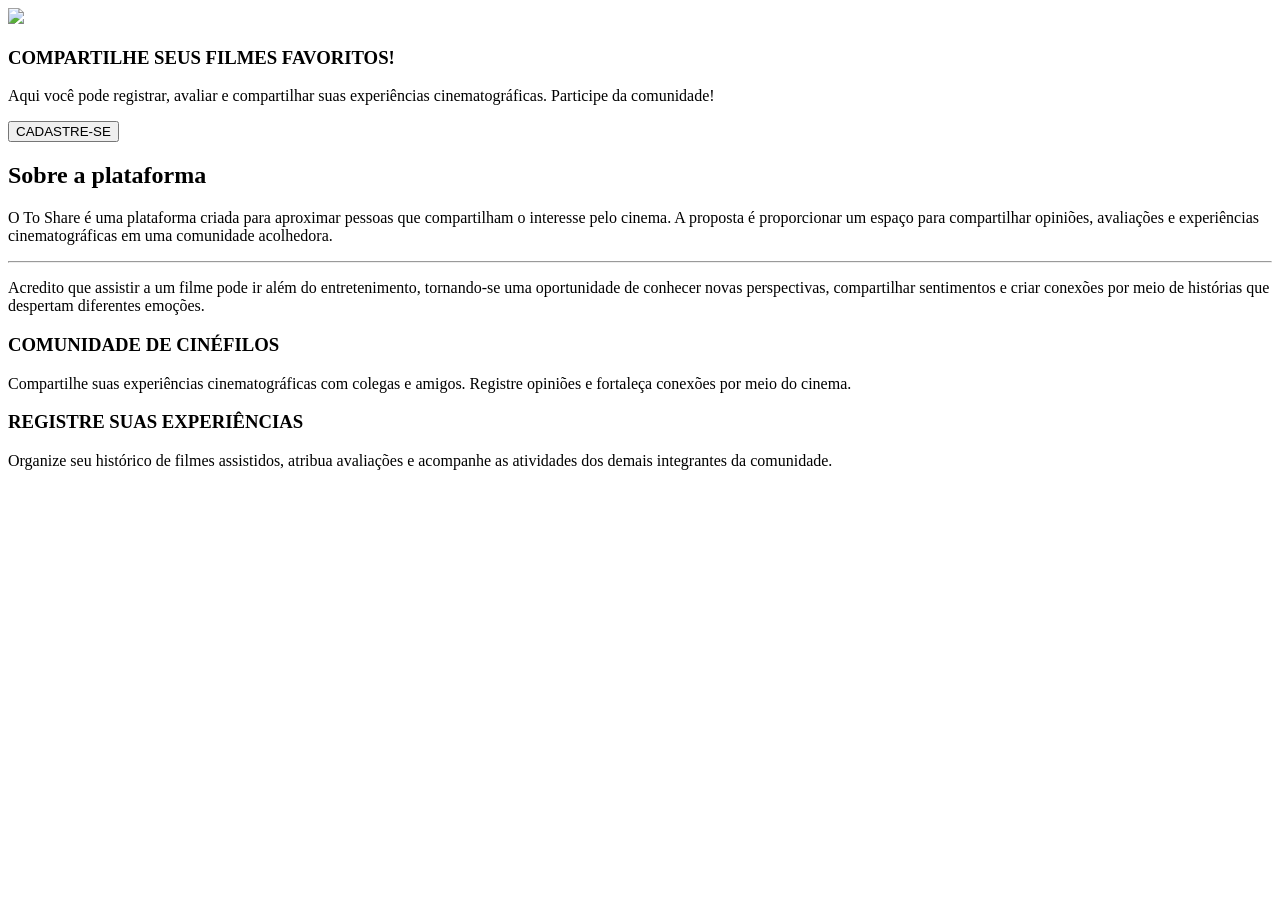
==== front-end/pages/index.html @ e585c60b "Estilizando botão  e adicionando placeholders na página de cadastro" ====
<!DOCTYPE html>
<html lang="pt-br">

<head>
    <meta charset="UTF-8">
    <meta name="viewport" content="width=device-width, initial-scale=1.0">
    <title>ToShare - Home</title>
    <link rel="stylesheet" href="css/style-home.css">
</head>

<body>
    <section class="cta">

        <div class="cta-container">
            <div class="home-title">
                <img src="img/ToShare-logo.png">
            </div>
            <div>
                <h3 class="container-subtitle">COMPARTILHE SEUS FILMES FAVORITOS!</h3>
                <p class="home-text">Aqui você pode registrar, avaliar e compartilhar suas experiências
                    cinematográficas. Participe da comunidade!</p>
            </div>
            <div>
                <button class="cta-button">CADASTRE-SE</button>
            </div>
        </div>
    </section>
    <section class="about">
        <div class="bloco">
            <div class="about-subtitle">
                <h1>Sobre a plataforma</h1>
            </div>
            <div>
                <p class="home-text">O To Share é uma plataforma criada para aproximar pessoas que compartilham o
                    interesse pelo cinema. A
                    proposta é proporcionar um espaço para compartilhar opiniões, avaliações e experiências
                    cinematográficas em uma comunidade acolhedora.
                </p>
            </div>
            <hr>
            <div>
                <p class="home-text">Acredito que assistir a um filme pode ir além do entretenimento, tornando-se
                    uma
                    oportunidade de
                    conhecer novas perspectivas, compartilhar sentimentos e criar conexões por meio de histórias que
                    despertam diferentes emoções.
                </p>
            </div>
        </div>
        <div class="card-bloco">
            <div class="card">
                <h3 class="container-subtitle">COMUNIDADE DE CINÉFILOS</h3>
                <p class="home-text">Compartilhe suas experiências cinematográficas com colegas e amigos. Registre
                    opiniões e fortaleça
                    conexões por meio do cinema.
                </p>
            </div>
            <div class="card">
                <h3 class="container-subtitle">REGISTRE SUAS EXPERIÊNCIAS</h3>
                <p class="home-text">
                    Organize seu histórico de filmes assistidos, atribua avaliações e acompanhe as atividades dos demais
                    integrantes da comunidade.
                </p>
            </div>
        </div>

    </section>
</body>

</html>
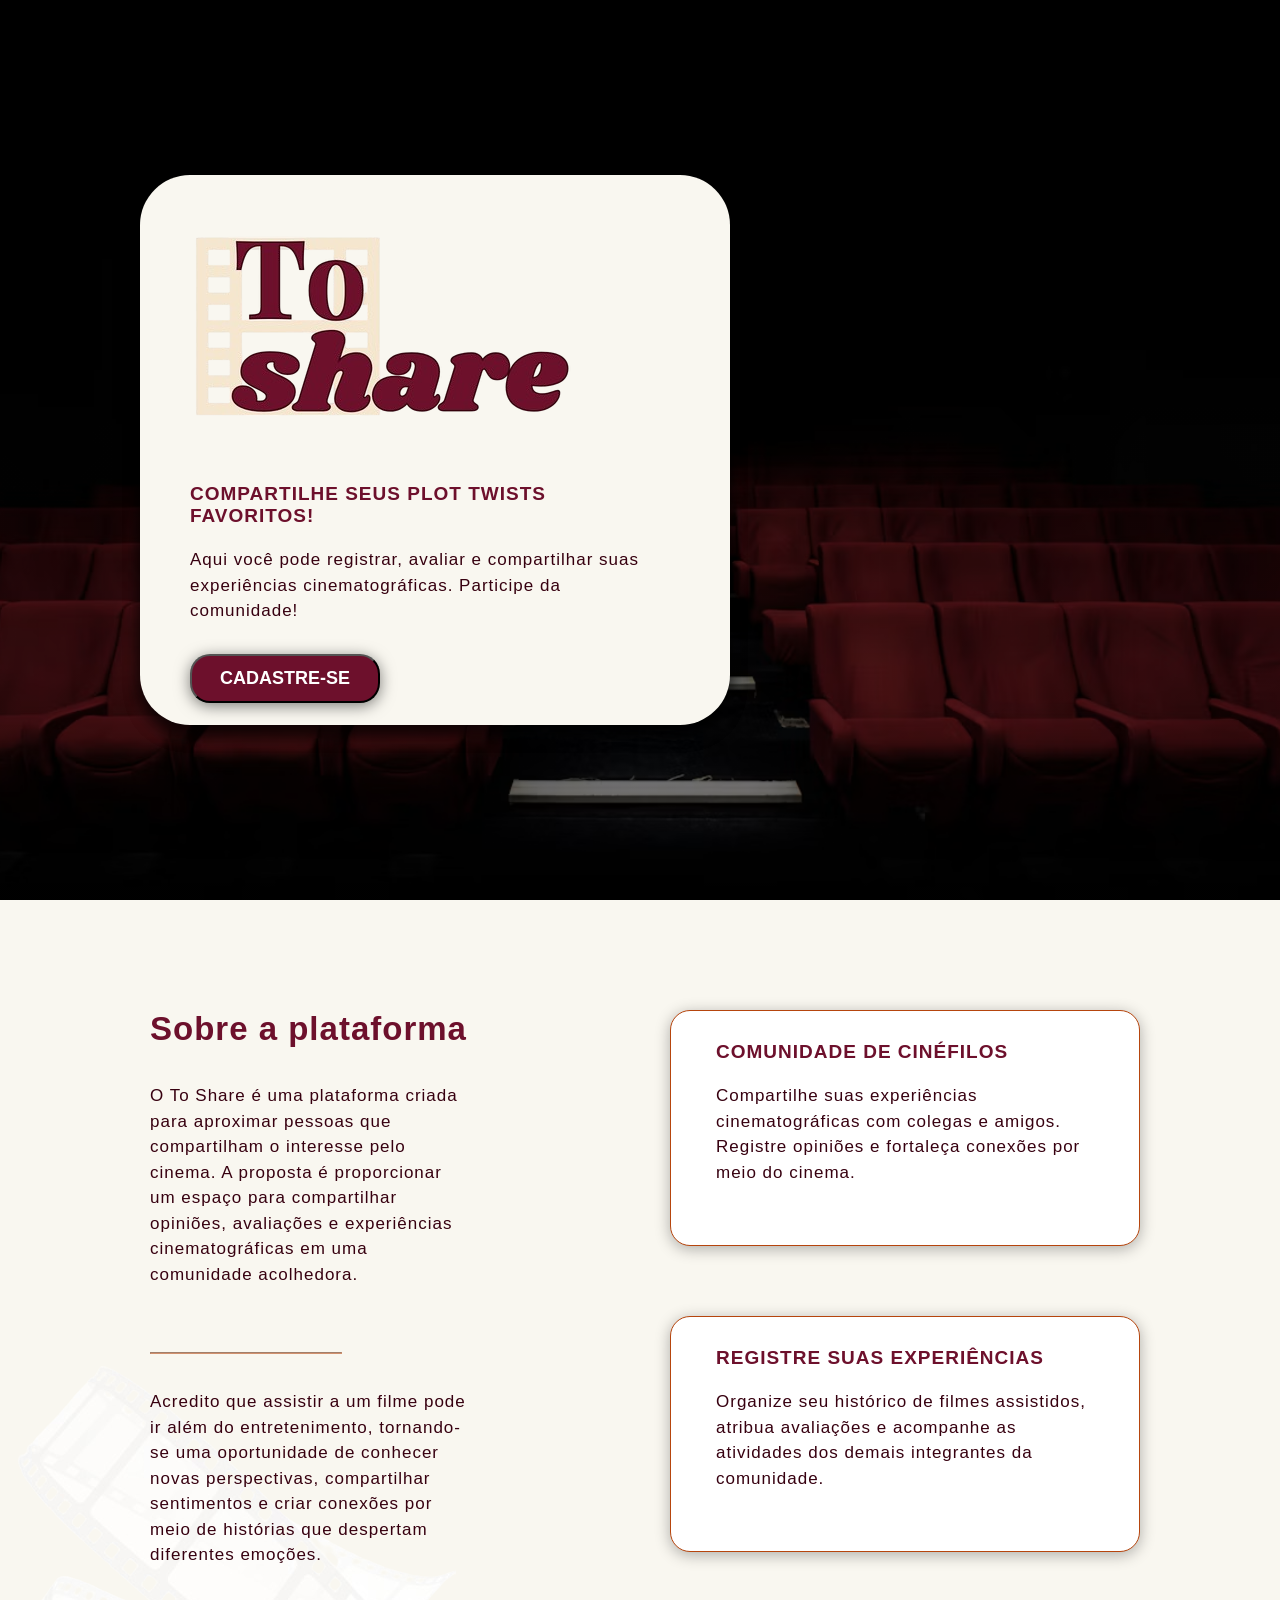
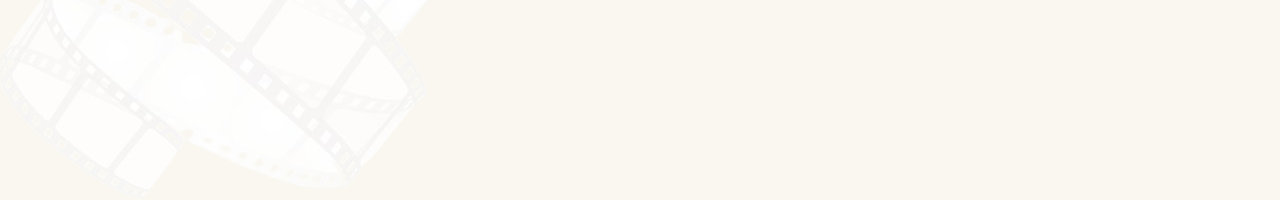
==== commit b0d7219e: "Alterando texto da página e aumentando espaçamento entre elementos da seção cta" ====
--- a/front-end/pages/index.html
+++ b/front-end/pages/index.html
@@ -5,7 +5,7 @@
     <meta charset="UTF-8">
     <meta name="viewport" content="width=device-width, initial-scale=1.0">
     <title>ToShare - Home</title>
-    <link rel="stylesheet" href="css/style-home.css">
+    <link rel="stylesheet" href="../css/style-home.css">
 </head>
 
 <body>
@@ -13,10 +13,10 @@
 
         <div class="cta-container">
             <div class="home-title">
-                <img src="img/ToShare-logo.png">
+                <img src="../img/ToShare-logo.png">
             </div>
             <div>
-                <h3 class="container-subtitle">COMPARTILHE SEUS FILMES FAVORITOS!</h3>
+                <h3 class="container-subtitle">COMPARTILHE SEUS PLOT TWISTS FAVORITOS!</h3>
                 <p class="home-text">Aqui você pode registrar, avaliar e compartilhar suas experiências
                     cinematográficas. Participe da comunidade!</p>
             </div>
--- a/front-end/css/style-home.css
+++ b/front-end/css/style-home.css
@@ -0,0 +1,112 @@
+@import url('https://fonts.googleapis.com/css2?family=DM+Sans:wght@400;500;600;700;800;900&display=swap');
+
+*{
+    margin: 0;
+    padding: 0;
+    box-sizing: border-box;
+    font-family: "DM Sans", sans-serif;
+}
+
+.cta{
+    display: flex;
+    flex-direction: column;
+    justify-content: center;
+    min-height: 100vh;
+    background-image: 
+        linear-gradient(rgba(0, 0, 0, 0.4), rgba(0, 0, 0, 0.5)),
+        url('../img/movies.png');
+    background-size: cover;
+    background-repeat: no-repeat;
+    background-position: center;
+}
+
+.cta-container{
+    margin-left: 140px;
+    padding-left: 50px;
+    padding-right: 70px;
+    box-shadow: 0 10px 15px rgba(0, 0, 0, 0.5), 0 10px 15px rgba(0, 0, 0, 0.5);
+    height: 550px;
+    width: 590px;
+    border-radius: 50px;
+    background-color: #f9f7f0;
+}
+
+.container-subtitle{
+    font-size: 19px;
+    text-align: left;
+    letter-spacing: 1px;
+    color: #6d102c;
+    margin-bottom: 20px;
+}
+
+.home-text{
+    font-size: 17px;
+    text-align: left;
+    letter-spacing: 1px;
+    line-height: 1.5;
+    color: #370010;
+    padding-bottom: 30px;
+}
+
+.cta-button{
+    font-size: 18px;
+    font-weight: bold;
+    color: #FFFFFF;
+    padding: 12px 28px 12px 28px;
+    margin-top: 25 px;
+    box-shadow: 0 3px 15px rgba(0, 0, 0, 0.5);
+    background-color: #6d102c;
+    border-radius: 20px;
+    transition: 0.3s;
+    cursor: pointer;
+}
+
+.cta-button:hover {
+    background-color: #b6450d;
+}
+
+.about {
+    height: 100vh;
+    padding: 110px 140px 110px 150px;
+    display: flex;
+    background-color: #f9f7f0;
+    gap: 200px;
+    background-image:
+        url('../img/film-tape.png');
+    background-repeat: no-repeat;
+    background-position: bottom left;
+}
+
+.about-subtitle{
+    color: #6d102c;
+    font-size: 22px;
+    letter-spacing: 1px;
+}
+
+.bloco {
+    display: flex;
+    flex-direction: column;
+    width: 100%;
+    max-width: 510px;
+    gap: 35px;
+}
+
+.card-bloco {
+    display: flex;
+    flex-direction: column;
+    gap: 70px;
+}
+
+.card {
+    border: 1px solid #b6450d;
+    border-radius: 20px;
+    width: 470px;
+    padding: 30px 45px 30px 45px;
+    background-color: #FFFFFF;
+    box-shadow: 0 3px 15px rgba(0, 0, 0, 0.3);
+}
+
+hr {
+    width: 60%;
+    border-color: #b6450d91;
+}
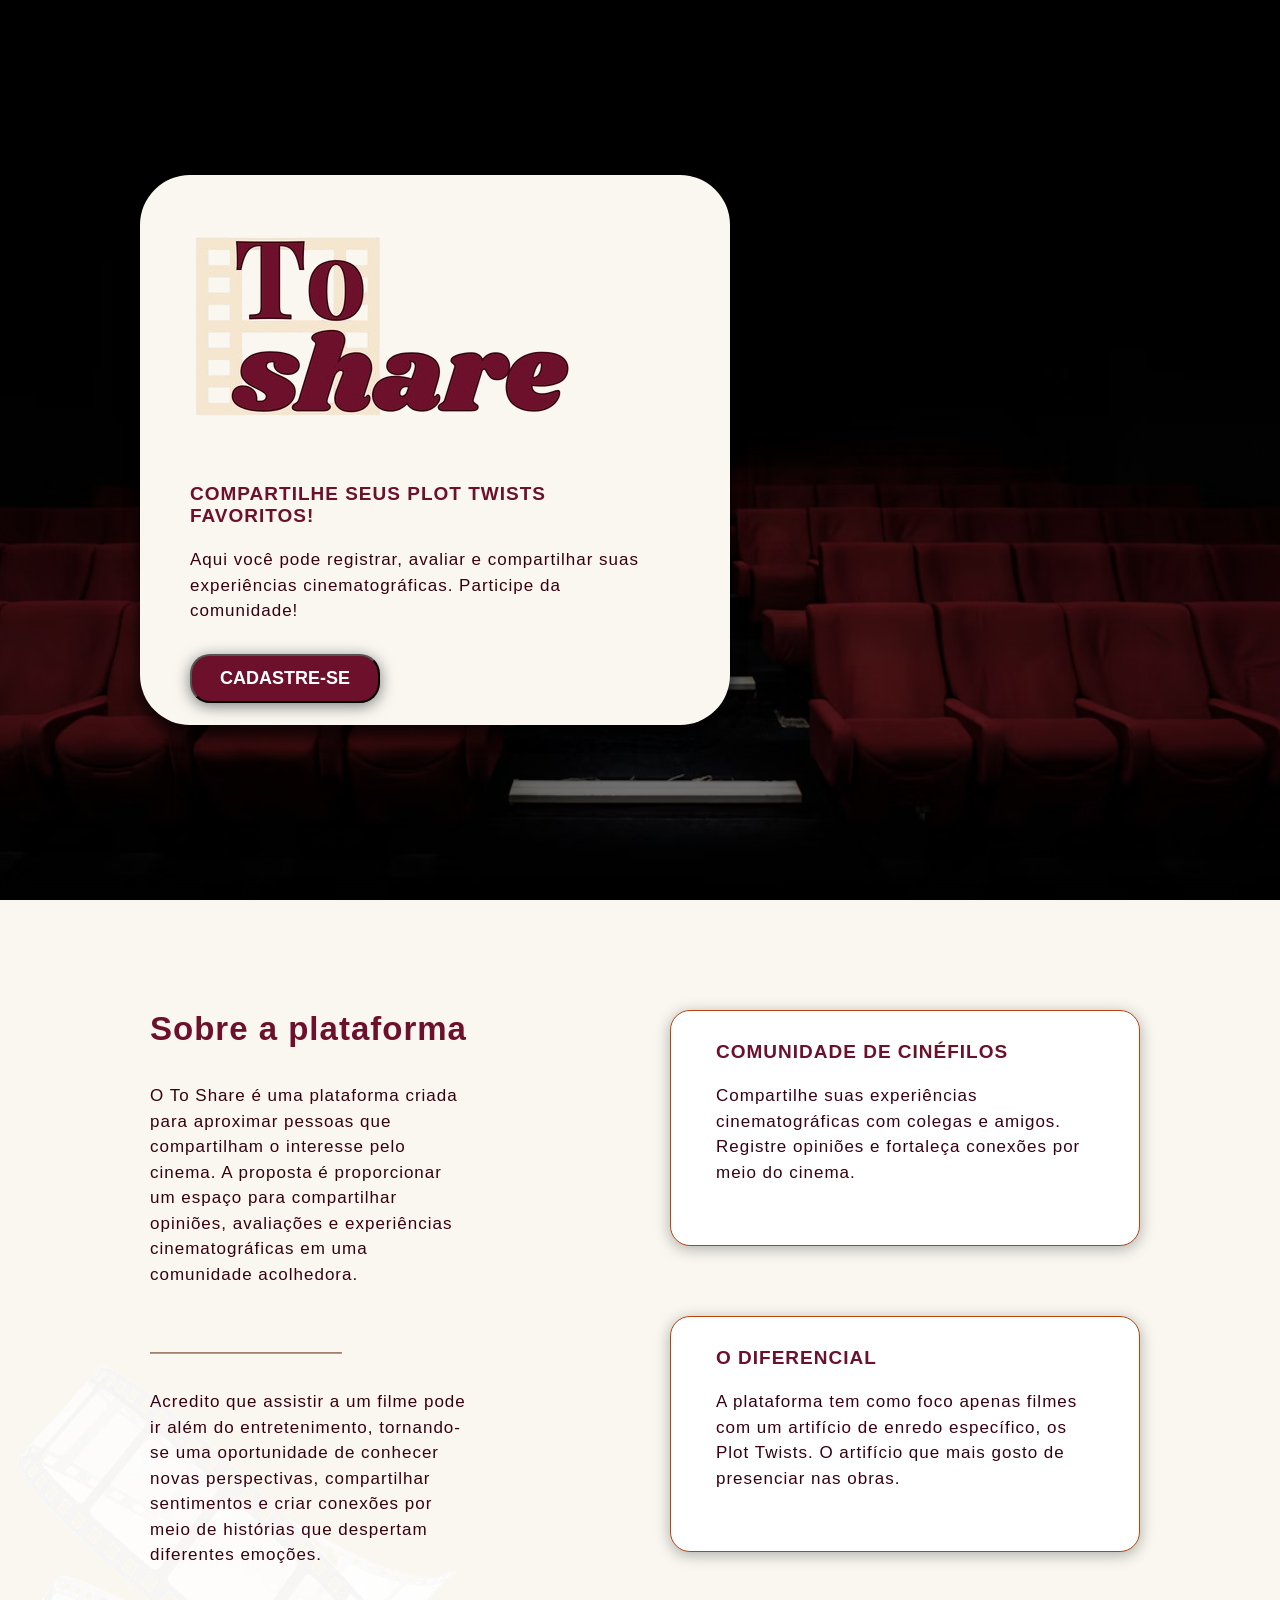
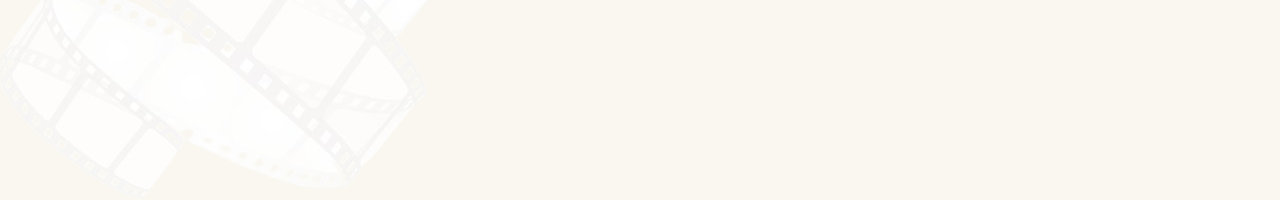
==== commit 67218027: "Alterando texto do card inferior da seção sobre" ====
--- a/front-end/pages/index.html
+++ b/front-end/pages/index.html
@@ -56,10 +56,10 @@
                 </p>
             </div>
             <div class="card">
-                <h3 class="container-subtitle">REGISTRE SUAS EXPERIÊNCIAS</h3>
+                <h3 class="container-subtitle">O DIFERENCIAL</h3>
                 <p class="home-text">
-                    Organize seu histórico de filmes assistidos, atribua avaliações e acompanhe as atividades dos demais
-                    integrantes da comunidade.
+                    A plataforma tem como foco apenas filmes com um artifício de enredo específico, os Plot Twists. O
+                    artifício que mais gosto de presenciar nas obras.
                 </p>
             </div>
         </div>
